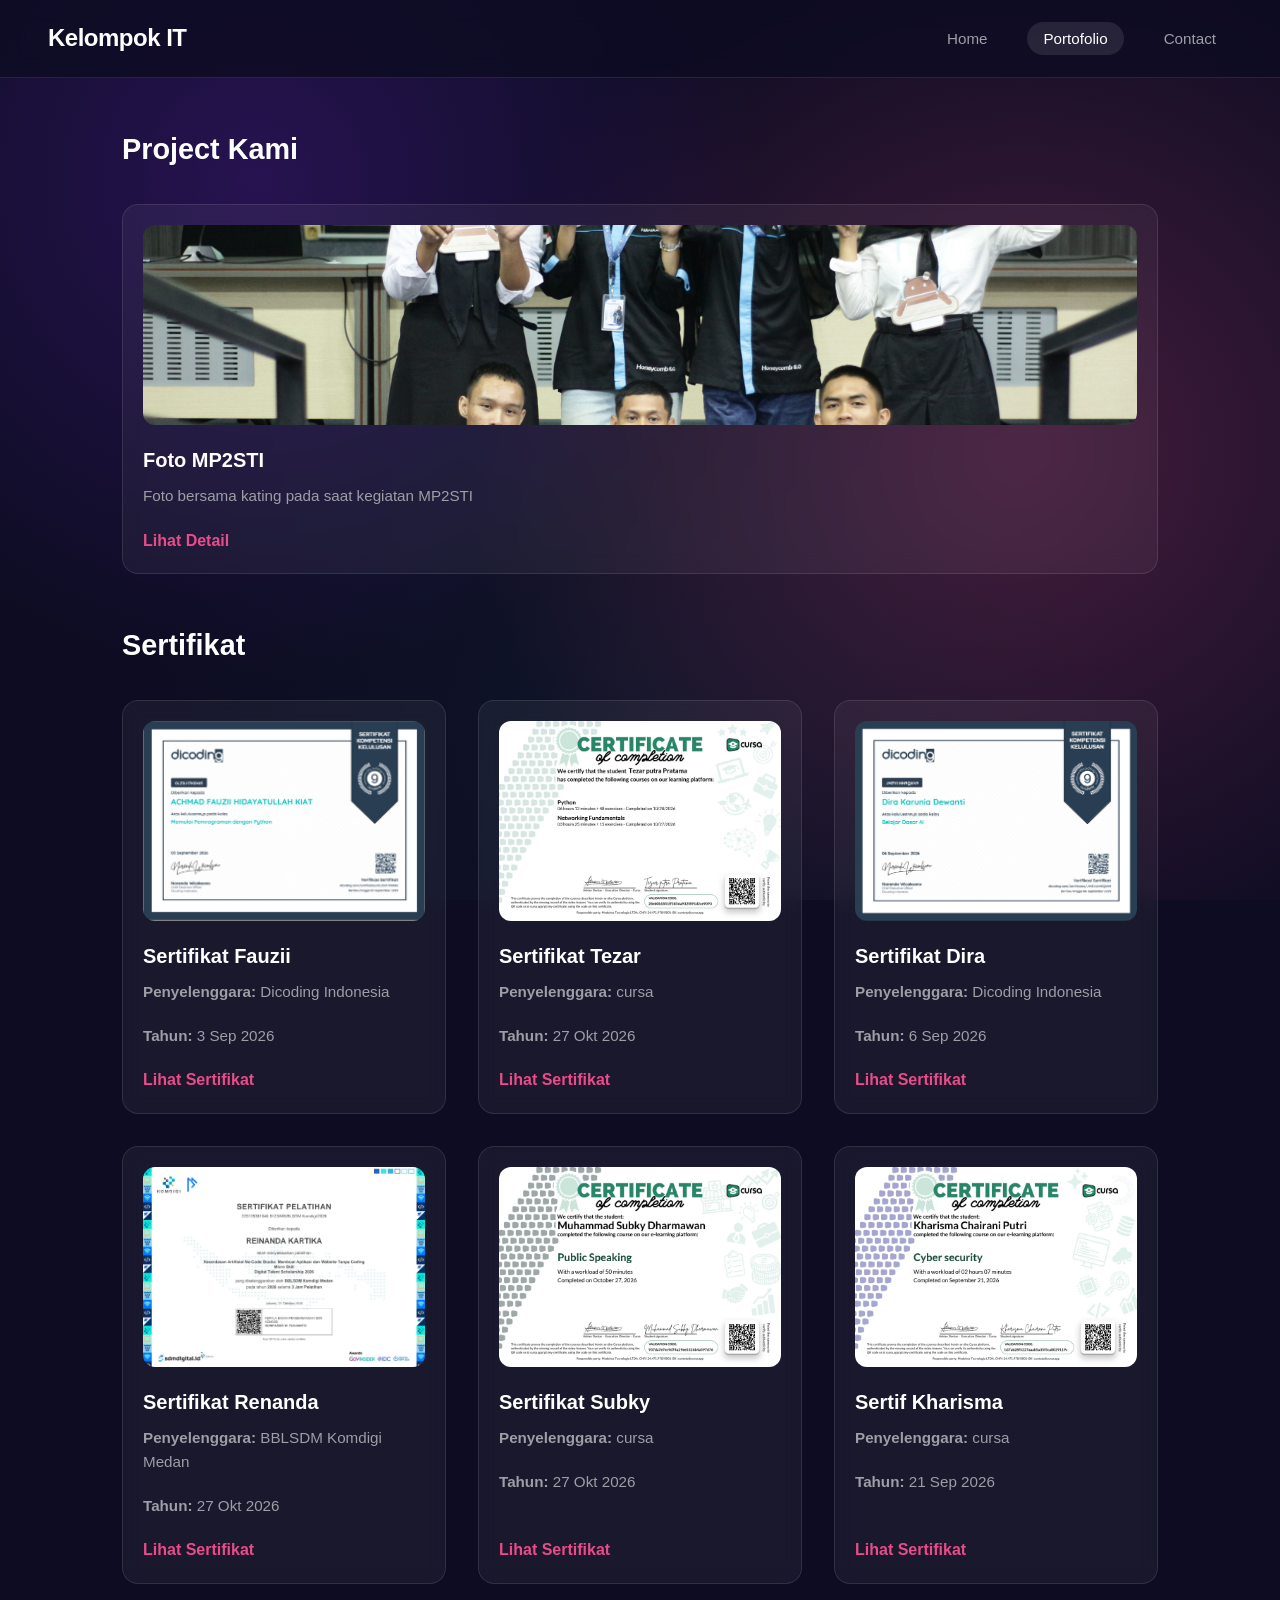
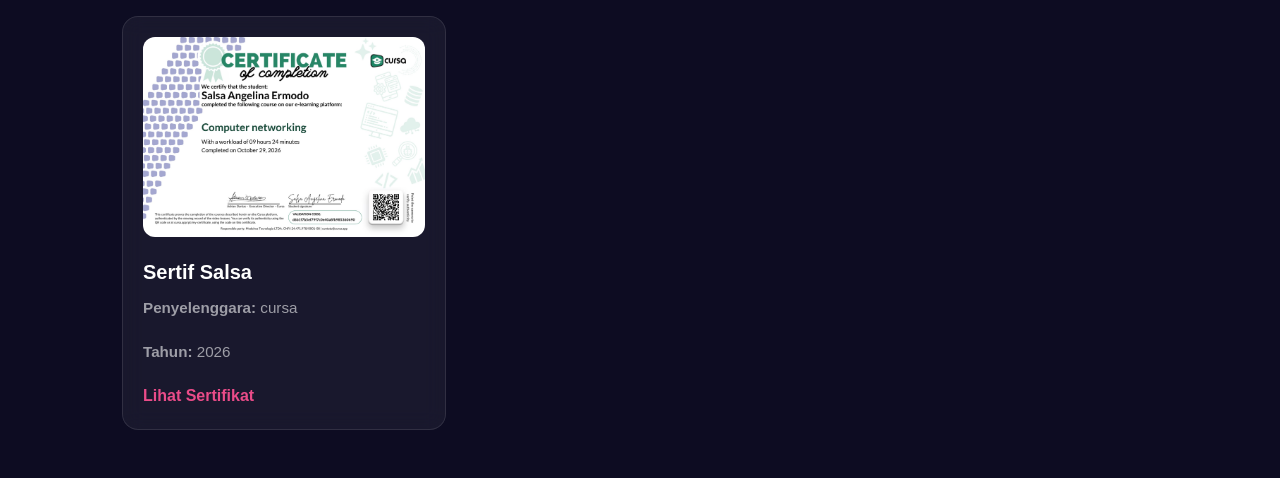
==== portofolio.html @ 0b2389f0 "sertif salsa" ====
<!DOCTYPE html>
<html lang="id">
<head>
    <meta charset="UTF-8">
    <meta name="viewport" content="width=device-width, initial-scale=1.0">
    <title>Portfolio & Sertifikat</title>
    <link rel="stylesheet" href="style.css">
</head>
<body>

    <!-- NAVBAR -->
    <nav class="navbar">
        <div class="logo">Kelompok IT</div>
        <ul class="nav-links">
            <li><a href="index.html">Home</a></li>
            <li><a href="portofolio.html" class="active">Portofolio</a></li>
            <li><a href="contact.html">Contact</a></li>
        </ul>
    </nav>

    <!-- SEKSI PORTFOLIO / PROJECT -->
    <section class="container">
        <h2>Project Kami</h2>
        <div class="card-grid">
            
            <!-- CARA MENAMBAHKAN PROJECT: -->
            <!-- Copy dari <div class="card"> sampai </div> di bawah ini, lalu paste di bawahnya. -->
            <!-- Ganti gambar, judul, deskripsi, dan link sesuai kebutuhan. -->
            <div class="card">
                <img src="gambar/foto mpp1.JPG" alt="Gambar Project 1">
                <h3>Foto MP2STI</h3>
                <p>Foto bersama kating pada saat kegiatan MP2STI</p>
                <a href="gambar/foto mpp1.JPG" class="card-link certificate-link" data-title="Foto Bersama">Lihat Detail</a>
            </div>

           
            <!-- SELESAI CARD PROJECT -->

        </div>
    </section>

    <!-- SEKSI SERTIFIKAT -->
    <section class="container">
        <h2>Sertifikat</h2>
        <div class="card-grid">

            <!-- CARA MENAMBAHKAN SERTIFIKAT: -->
            <!-- Copy dari <div class="card"> sampai </div> di bawah ini, lalu paste di bawahnya. -->
            <!-- Ganti gambar, nama sertifikat, penyelenggara, tahun, dan link bukti sertifikat. -->
            <div class="card">
                <img src="gambar/Sertif Fauzii.png" alt="Gambar Sertifikat 1">
                <h3>Sertifikat Fauzii</h3>
                <p><strong>Penyelenggara:</strong> Dicoding Indonesia</p>
                <p><strong>Tahun:</strong> 3 Sep 2026</p>
                <a href="gambar/Sertif Fauzii.png" class="card-link certificate-link" data-title="Sertifikat Mulai Pemrograman dengan">Lihat Sertifikat</a>
            </div>

            <div class="card">
                <img src="gambar/sertif_tezar.jpg" alt="Gambar Sertifikat 2">
                <h3>Sertifikat Tezar</h3>
                <p><strong>Penyelenggara:</strong> cursa</p>
                <p><strong>Tahun:</strong> 27 Okt 2026</p>
                <a href="gambar/sertif_tezar.jpg" class="card-link certificate-link" data-title="Learning Python & Networking">Lihat Sertifikat</a>
            </div>

             <div class="card">
                <img src="gambar/sertif dira.png" alt="Gambar Sertifikat 2">
                <h3>Sertifikat Dira</h3>
                <p><strong>Penyelenggara:</strong> Dicoding Indonesia</p>
                <p><strong>Tahun:</strong> 6 Sep 2026</p>
                <a href="gambar/sertif dira.png" class="card-link certificate-link" data-title="Belajar Dasar Menegenai AI">Lihat Sertifikat</a>
            </div>

             <div class="card">
                <img src="gambar/sertif renanda.jpg" alt="Gambar Sertifikat 2">
                <h3>Sertifikat Renanda</h3>
                <p><strong>Penyelenggara:</strong> BBLSDM Komdigi Medan</p>
                <p><strong>Tahun:</strong> 27 Okt 2026</p>
                <a href="gambar/sertif renanda.jpg" class="card-link certificate-link" data-title="Membuat Aplikasi Tanpa coding">Lihat Sertifikat</a>
            </div>

             <div class="card">
                <img src="gambar/sertif subky.jpg" alt="Gambar Sertifikat 2">
                <h3>Sertifikat Subky</h3>
                <p><strong>Penyelenggara:</strong> cursa</p>
                <p><strong>Tahun:</strong> 27 Okt 2026</p>
                <a href="gambar/sertif subky.jpg" class="card-link certificate-link" data-title="Public Speaking">Lihat Sertifikat</a>
            </div>

             <div class="card">
                <img src="gambar/sertif kharisma.jpg" alt="Gambar Sertifikat 2">
                <h3>Sertif Kharisma</h3>
                <p><strong>Penyelenggara:</strong> cursa</p>
                <p><strong>Tahun:</strong> 21 Sep 2026</p>
                <a href="gambar/sertif kharisma.jpg" class="card-link certificate-link" data-title="Cyber Security">Lihat Sertifikat</a>
            </div>

             <div class="card">
                <img src="gambar/sertif salsa.jpg" alt="Gambar Sertifikat 2">
                <h3>Sertif Salsa</h3>
                <p><strong>Penyelenggara:</strong> cursa</p>
                <p><strong>Tahun:</strong> 2026</p>
                <a href="gambar/sertif salsa.jpg" class="card-link certificate-link" data-title="Computer Networking">Lihat Sertifikat</a>
            </div>
            <!-- SELESAI CARD SERTIFIKAT -->

        </div>
    </section>

    <div class="certificate-modal" id="certificate-modal" role="dialog" aria-modal="true" aria-labelledby="certificate-modal-title" hidden>
        <div class="certificate-modal-content">
            <button class="modal-close" type="button" aria-label="Tutup">&times;</button>
            <h2 id="certificate-modal-title"></h2>
            <img id="certificate-modal-image" src="" alt="Isi sertifikat">
        </div>
    </div>

    <script src="script.js"></script>
</body>
</html>
---- style.css ----
/* --- RESET & VARIABLES --- */
:root {
    --primary-color: #ea4c89; /* Warna pink khas Dribbble */
    --primary-hover: #e13b7b;
    --bg-dark: #0d0c22;       /* Warna background gelap khas Dribbble */
    --card-bg: rgba(255, 255, 255, 0.05); /* Effect glassmorphism */
    --card-border: rgba(255, 255, 255, 0.1);
    --text-white: #ffffff;
    --text-muted: #9e9ea7;
    --radius-pill: 999px;
    --radius-card: 16px;
}

* {
    margin: 0;
    padding: 0;
    box-sizing: border-box;
    font-family: 'Haas Grot Text R Web', 'Helvetica Neue', Helvetica, Arial, sans-serif;
}

body {
    background-color: var(--bg-dark);
    /* Gradient mesh seperti hero banner Dribbble */
    background-image: 
        radial-gradient(circle at 20% 20%, rgba(76, 29, 149, 0.4) 0%, transparent 40%),
        radial-gradient(circle at 80% 50%, rgba(234, 76, 137, 0.25) 0%, transparent 50%),
        radial-gradient(circle at 50% 80%, rgba(15, 23, 42, 0.8) 0%, transparent 50%);
    background-attachment: fixed;
    color: var(--text-white);
    line-height: 1.6;
    min-height: 100vh;
}

/* --- NAVBAR --- */
.navbar {
    display: flex;
    justify-content: space-between;
    align-items: center;
    background-color: rgba(13, 12, 34, 0.8);
    backdrop-filter: blur(12px);
    padding: 1.2rem 3rem;
    position: sticky;
    top: 0;
    z-index: 100;
    border-bottom: 1px solid var(--card-border);
}

.logo {
    font-size: 1.5rem;
    font-weight: 700;
    color: var(--text-white);
    letter-spacing: -0.5px;
}

.nav-links {
    display: flex;
    list-style: none;
    gap: 1.5rem;
}

.nav-links a {
    text-decoration: none;
    color: var(--text-muted);
    font-weight: 500;
    font-size: 0.95rem;
    padding: 0.5rem 1rem;
    border-radius: var(--radius-pill);
    transition: all 0.2s ease;
}

.nav-links a.active, 
.nav-links a:hover {
    color: var(--text-white);
    background-color: rgba(255, 255, 255, 0.1);
}

/* --- HERO SECTION --- */
.hero {
    display: flex;
    justify-content: space-between;
    align-items: center;
    padding: 6rem 2rem;
    max-width: 1100px;
    margin: 0 auto;
}

.hero-text {
    flex: 1;
    padding-right: 3rem;
}

.hero-text h1 {
    font-size: 3rem;
    line-height: 1.15;
    margin-bottom: 1.2rem;
    color: var(--text-white);
    font-weight: 700;
}

.hero-text p {
    font-size: 1.15rem;
    margin-bottom: 2rem;
    color: var(--text-muted);
}

.btn {
    display: inline-block;
    padding: 0.85rem 1.8rem;
    background-color: var(--primary-color);
    color: #ffffff;
    text-decoration: none;
    border-radius: var(--radius-pill);
    font-weight: 600;
    box-shadow: 0 4px 14px rgba(234, 76, 137, 0.4);
    transition: all 0.2s ease;
}

.btn:hover {
    background-color: var(--primary-hover);
    transform: translateY(-2px);
    box-shadow: 0 6px 20px rgba(234, 76, 137, 0.6);
}

.hero-image {
    flex: 1;
    text-align: center;
}

.hero-image img {
    max-width: 100%;
    height: auto;
    border-radius: var(--radius-card);
    border: 1px solid var(--card-border);
    box-shadow: 0 20px 40px rgba(0, 0, 0, 0.5);
}

/* --- CONTAINER & CARDS --- */
.container {
    max-width: 1100px;
    margin: 3rem auto;
    padding: 0 2rem;
}

.container h2 {
    margin-bottom: 2rem;
    font-size: 1.8rem;
    color: var(--text-white);
    font-weight: 700;
}

/* DESKTOP LAYOUT (Horizontal Grid) */
.card-grid {
    display: grid;
    grid-template-columns: repeat(auto-fit, minmax(300px, 1fr));
    gap: 2rem;
}

.card {
    background: var(--card-bg);
    backdrop-filter: blur(10px);
    border: 1px solid var(--card-border);
    border-radius: var(--radius-card);
    padding: 1.25rem;
    display: flex;
    flex-direction: column;
    justify-content: space-between;
    transition: all 0.3s ease;
}

.card:hover {
    transform: translateY(-6px);
    border-color: rgba(234, 76, 137, 0.5);
    box-shadow: 0 12px 30px rgba(0, 0, 0, 0.4);
}

.card img {
    width: 100%;
    height: 200px;
    object-fit: cover;
    border-radius: calc(var(--radius-card) - 4px);
    margin-bottom: 1.2rem;
}

.card h3 {
    margin-bottom: 0.5rem;
    font-size: 1.25rem;
    color: var(--text-white);
}

.card p {
    font-size: 0.95rem;
    color: var(--text-muted);
    margin-bottom: 1.2rem;
}

.card-link {
    display: inline-block;
    margin-top: auto;
    color: var(--primary-color);
    text-decoration: none;
    font-weight: 600;
    transition: color 0.2s ease;
}

.card-link:hover {
    color: #ff76a8;
}

.modal-open {
    overflow: hidden;
}

.certificate-modal {
    position: fixed;
    inset: 0;
    z-index: 200;
    display: grid;
    place-items: center;
    padding: 1.5rem;
    background: rgba(0, 0, 0, 0.82);
}

.certificate-modal[hidden] {
    display: none;
}

.certificate-modal-content {
    position: relative;
    width: min(900px, 100%);
    max-height: 95vh;
    overflow: auto;
    padding: 2.5rem 1.5rem 1.5rem;
    background: #17152f;
    border: 1px solid var(--card-border);
    border-radius: var(--radius-card);
    text-align: center;
}

.certificate-modal-content h2 {
    margin-bottom: 1rem;
    font-size: 1.4rem;
}

.certificate-modal-content img {
    display: block;
    width: 100%;
    height: auto;
    max-height: 75vh;
    object-fit: contain;
}

.modal-close {
    position: absolute;
    top: 0.5rem;
    right: 0.8rem;
    border: 0;
    background: transparent;
    color: var(--text-white);
    font-size: 2rem;
    line-height: 1;
    cursor: pointer;
}

.modal-close:hover {
    color: var(--primary-color);
}

.social-links {
    margin-top: 1.2rem;
    display: flex;
    gap: 0.8rem;
    border-top: 1px solid var(--card-border);
    padding-top: 1rem;
}

.social-links a {
    color: var(--text-muted);
    text-decoration: none;
    font-size: 0.85rem;
    padding: 0.4rem 0.8rem;
    border-radius: var(--radius-pill);
    background: rgba(255, 255, 255, 0.05);
    transition: all 0.2s ease;
}

.social-links a:hover {
    color: var(--text-white);
    background: var(--primary-color);
}

/* --- MOBILE RESPONSIVE --- */
@media screen and (max-width: 768px) {
    .navbar {
        padding: 1rem 1.5rem;
        flex-direction: column;
        align-items: flex-start;
        gap: 1rem;
    }

    .nav-links {
        width: 100%;
        gap: 0.5rem;
        justify-content: flex-start;
    }

    .hero {
        flex-direction: column;
        text-align: center;
        padding: 3rem 1.5rem;
    }

    .hero-text {
        padding-right: 0;
        margin-bottom: 2.5rem;
    }

    .hero-text h1 {
        font-size: 2.2rem;
    }

    .card-grid {
        grid-template-columns: 1fr;
    }
}
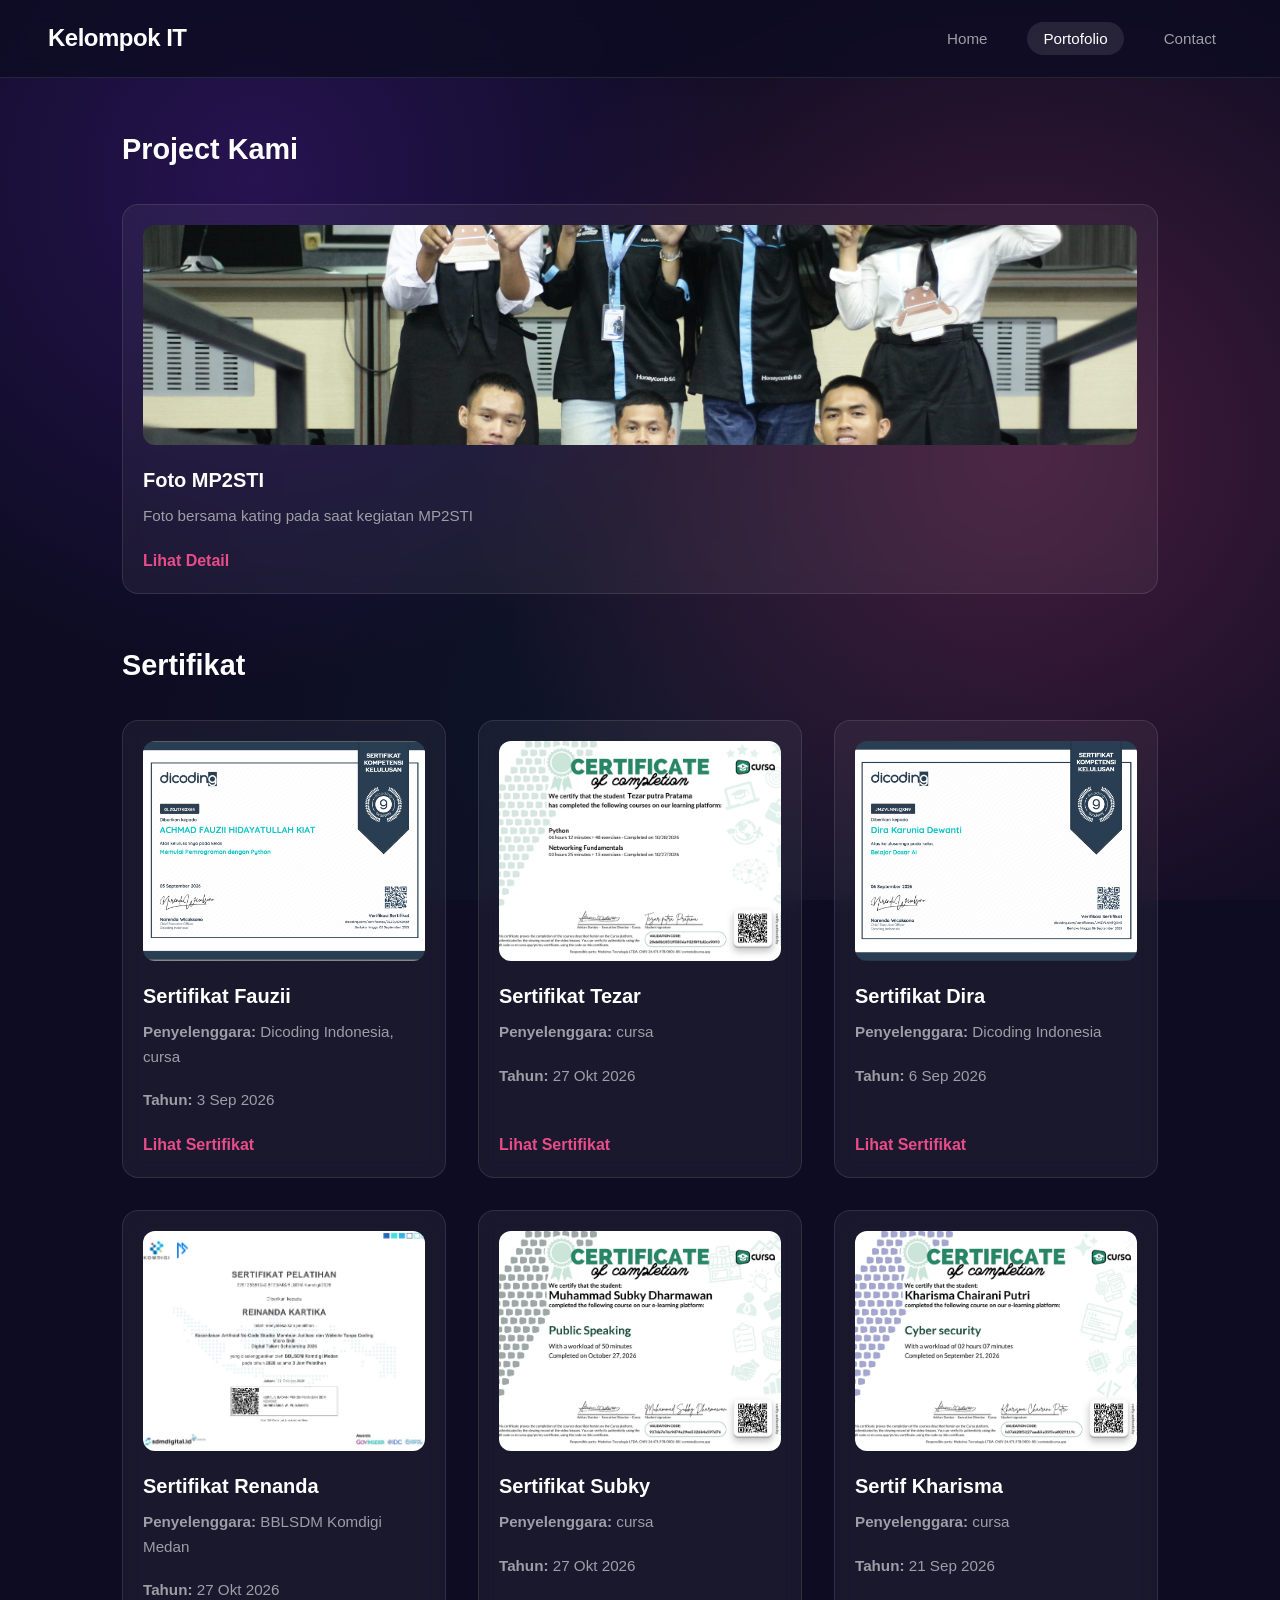
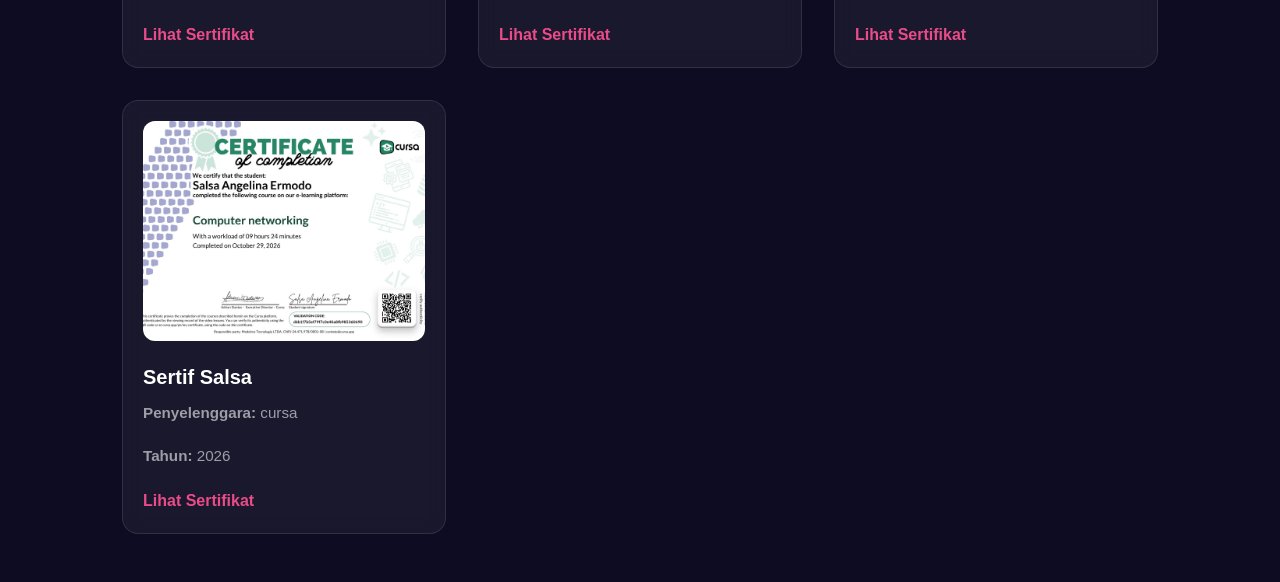
==== commit 3a51ab14: "rombak total" ====
--- a/portofolio.html
+++ b/portofolio.html
@@ -27,12 +27,12 @@
             <!-- Copy dari <div class="card"> sampai </div> di bawah ini, lalu paste di bawahnya. -->
             <!-- Ganti gambar, judul, deskripsi, dan link sesuai kebutuhan. -->
             <div class="card">
-                <img src="gambar/foto mpp1.JPG" alt="Gambar Project 1">
+                <img src="gambar/foto mpp1.JPG" alt="Foto MP2STI">
                 <h3>Foto MP2STI</h3>
                 <p>Foto bersama kating pada saat kegiatan MP2STI</p>
-                <a href="gambar/foto mpp1.JPG" class="card-link certificate-link" data-title="Foto Bersama">Lihat Detail</a>
+                <!-- Tambahkan class single-lightbox-link atau gunakan fungsi khusus -->
+                <a href="#" class="card-link single-link" data-img="gambar/foto mpp1.JPG" data-title="Foto MP2STI">Lihat Detail</a>
             </div>
-
            
             <!-- SELESAI CARD PROJECT -->
 
@@ -50,9 +50,13 @@
             <div class="card">
                 <img src="gambar/Sertif Fauzii.png" alt="Gambar Sertifikat 1">
                 <h3>Sertifikat Fauzii</h3>
-                <p><strong>Penyelenggara:</strong> Dicoding Indonesia</p>
+                <p><strong>Penyelenggara:</strong> Dicoding Indonesia, cursa</p>
                 <p><strong>Tahun:</strong> 3 Sep 2026</p>
-                <a href="gambar/Sertif Fauzii.png" class="card-link certificate-link" data-title="Sertifikat Mulai Pemrograman dengan">Lihat Sertifikat</a>
+                <a href="#" class="card-link certificate-link" 
+                    data-title="Kumpulan Sertifikat Achmad Fauzii" 
+                    data-certificates="gambar/Sertif Fauzii.png, gambar/fauzii2.png, gambar/fauzii3.png, gambar/fauzii4.png, gambar/fauzii5.png, gambar/fauzii6.png">
+                    Lihat Sertifikat
+                </a>
             </div>
 
             <div class="card">
@@ -107,14 +111,29 @@
         </div>
     </section>
 
-    <div class="certificate-modal" id="certificate-modal" role="dialog" aria-modal="true" aria-labelledby="certificate-modal-title" hidden>
-        <div class="certificate-modal-content">
-            <button class="modal-close" type="button" aria-label="Tutup">&times;</button>
-            <h2 id="certificate-modal-title"></h2>
-            <img id="certificate-modal-image" src="" alt="Isi sertifikat">
+    <script src="script.js"></script>
+
+    <div id="certificateModal" class="modal">
+        <div class="modal-content">
+            <span class="close-btn">&times;</span>
+            <h2 id="modalTitle">Judul Sertifikat</h2>
+            
+            <div class="modal-body-slider">
+                <!-- Tombol Navigasi Kiri -->
+                <button id="prevBtn" class="slider-btn">&#10094;</button>
+                
+                <!-- Tempat Gambar Sertifikat Berganti -->
+                <div class="image-container">
+                    <img id="modalImage" src="" alt="Sertifikat">
+                </div>
+                
+                <!-- Tombol Navigasi Kanan -->
+                <button id="nextBtn" class="slider-btn">&#10095;</button>
+            </div>
+            
+            <!-- Indikator Urutan Sertifikat (Contoh: 1 dari 6) -->
+            <p id="imageCounter" style="text-align: center; margin-top: 10px; color: #aaa;"></p>
         </div>
     </div>
-
-    <script src="script.js"></script>
 </body>
 </html>
--- a/style.css
+++ b/style.css
@@ -175,7 +175,7 @@
 
 .card img {
     width: 100%;
-    height: 200px;
+    height: 220px;
     object-fit: cover;
     border-radius: calc(var(--radius-card) - 4px);
     margin-bottom: 1.2rem;
@@ -321,4 +321,81 @@
     .card-grid {
         grid-template-columns: 1fr;
     }
+}
+
+.modal {
+    display: none;
+    position: fixed;
+    z-index: 1000;
+    left: 0;
+    top: 0;
+    width: 100%;
+    height: 100%;
+    background-color: rgba(0, 0, 0, 0.85);
+    backdrop-filter: blur(5px);
+}
+
+.modal-content {
+    background-color: #1a1a2e;
+    margin: 5% auto;
+    padding: 25px;
+    border-radius: 12px;
+    width: 90%;
+    max-width: 750px;
+    color: #fff;
+    position: relative;
+    box-shadow: 0 8px 25px rgba(0,0,0,0.6);
+}
+
+.modal-content h2 {
+    text-align: center;
+    margin-bottom: 20px;
+    font-size: 1.4rem;
+}
+
+.close-btn {
+    color: #aaa;
+    position: absolute;
+    right: 20px;
+    top: 15px;
+    font-size: 32px;
+    font-weight: bold;
+    cursor: pointer;
+    transition: color 0.2s;
+}
+
+.close-btn:hover {
+    color: #ff4d4d;
+}
+
+.modal-body-slider {
+    display: flex;
+    align-items: center;
+    justify-content: center;
+    position: relative;
+    gap: 15px;
+}
+
+.image-container img {
+    max-width: 100%;
+    max-height: 65vh;
+    border-radius: 8px;
+    display: block;
+    margin: 0 auto;
+    object-fit: contain;
+}
+
+.slider-btn {
+    background-color: rgba(0, 0, 0, 0.6);
+    color: white;
+    border: none;
+    font-size: 22px;
+    padding: 10px 14px;
+    cursor: pointer;
+    border-radius: 50%;
+    transition: background 0.3s;
+}
+
+.slider-btn:hover {
+    background-color: rgba(255, 255, 255, 0.3);
 }
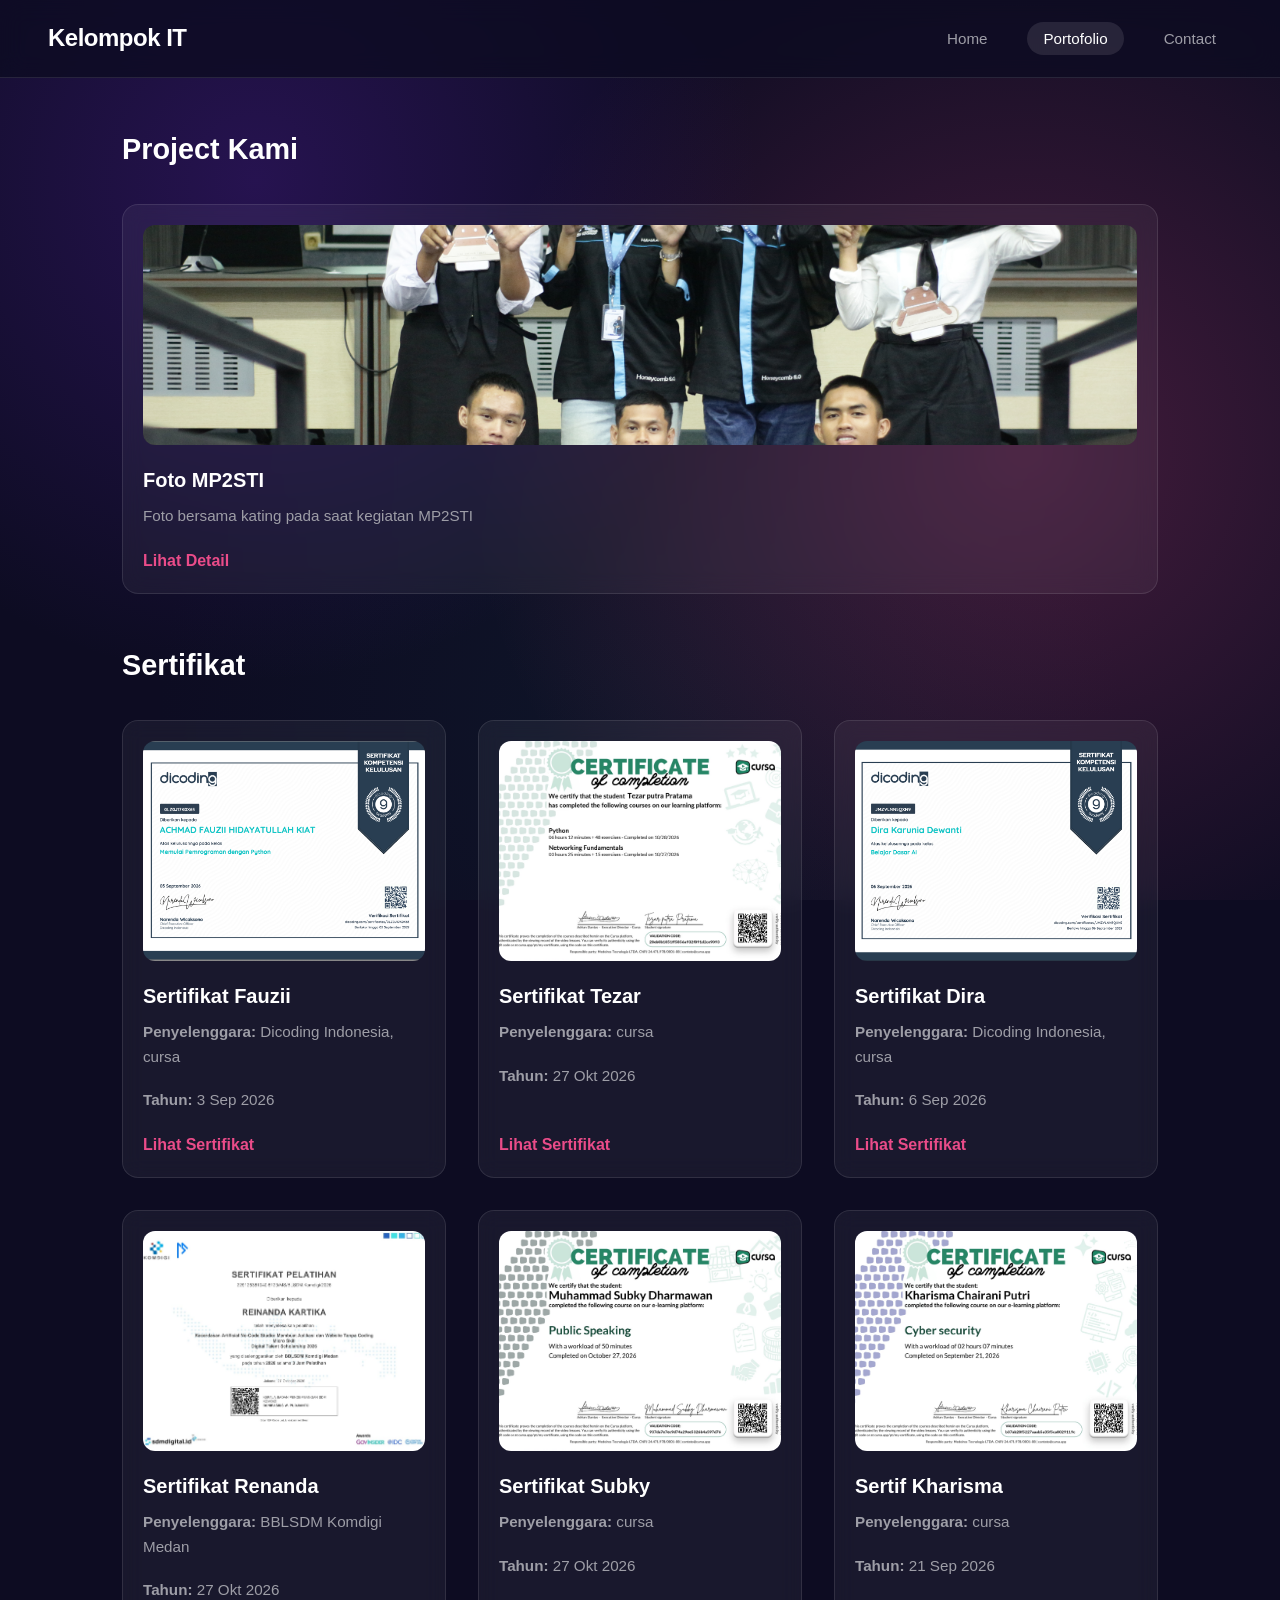
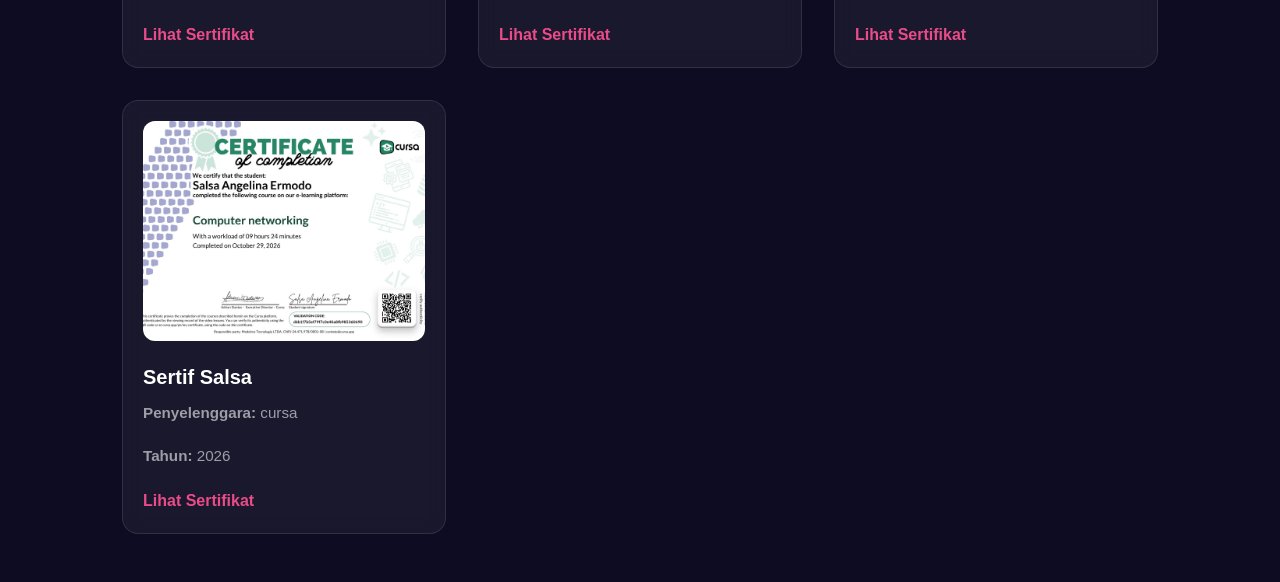
==== commit 1d618f72: "yes" ====
--- a/portofolio.html
+++ b/portofolio.html
@@ -64,15 +64,23 @@
                 <h3>Sertifikat Tezar</h3>
                 <p><strong>Penyelenggara:</strong> cursa</p>
                 <p><strong>Tahun:</strong> 27 Okt 2026</p>
-                <a href="gambar/sertif_tezar.jpg" class="card-link certificate-link" data-title="Learning Python & Networking">Lihat Sertifikat</a>
+                <a href="#" class="card-link certificate-link" 
+                    data-title="Kumpulan Sertifikat Achmad Fauzii" 
+                    data-certificates="gambar/Sertif Fauzii.png, gambar/fauzii2.png, gambar/fauzii3.png, gambar/fauzii4.png, gambar/fauzii5.png, gambar/fauzii6.png">
+                    Lihat Sertifikat
+                </a>
             </div>
 
              <div class="card">
                 <img src="gambar/sertif dira.png" alt="Gambar Sertifikat 2">
                 <h3>Sertifikat Dira</h3>
-                <p><strong>Penyelenggara:</strong> Dicoding Indonesia</p>
+                <p><strong>Penyelenggara:</strong> Dicoding Indonesia, cursa</p>
                 <p><strong>Tahun:</strong> 6 Sep 2026</p>
-                <a href="gambar/sertif dira.png" class="card-link certificate-link" data-title="Belajar Dasar Menegenai AI">Lihat Sertifikat</a>
+                <a href="#" class="card-link certificate-link" 
+                    data-title="Kumpulan Sertifikat Achmad Fauzii" 
+                    data-certificates="gambar/Sertif Dira.png, gambar/dira2.jpeg, gambar/dira3.jpeg, gambar/dira4.jpeg, gambar/dira5.jpeg, gambar/dira6.jpeg">
+                    Lihat Sertifikat
+                </a>
             </div>
 
              <div class="card">
@@ -80,7 +88,11 @@
                 <h3>Sertifikat Renanda</h3>
                 <p><strong>Penyelenggara:</strong> BBLSDM Komdigi Medan</p>
                 <p><strong>Tahun:</strong> 27 Okt 2026</p>
-                <a href="gambar/sertif renanda.jpg" class="card-link certificate-link" data-title="Membuat Aplikasi Tanpa coding">Lihat Sertifikat</a>
+                <a href="#" class="card-link certificate-link" 
+                    data-title="Kumpulan Sertifikat Achmad Fauzii" 
+                    data-certificates="gambar/Sertif Fauzii.png, gambar/fauzii2.png, gambar/fauzii3.png, gambar/fauzii4.png, gambar/fauzii5.png, gambar/fauzii6.png">
+                    Lihat Sertifikat
+                </a>
             </div>
 
              <div class="card">
@@ -88,7 +100,11 @@
                 <h3>Sertifikat Subky</h3>
                 <p><strong>Penyelenggara:</strong> cursa</p>
                 <p><strong>Tahun:</strong> 27 Okt 2026</p>
-                <a href="gambar/sertif subky.jpg" class="card-link certificate-link" data-title="Public Speaking">Lihat Sertifikat</a>
+                <a href="#" class="card-link certificate-link" 
+                    data-title="Kumpulan Sertifikat Achmad Fauzii" 
+                    data-certificates="gambar/Sertif Fauzii.png, gambar/fauzii2.png, gambar/fauzii3.png, gambar/fauzii4.png, gambar/fauzii5.png, gambar/fauzii6.png">
+                    Lihat Sertifikat
+                </a>
             </div>
 
              <div class="card">
@@ -96,7 +112,11 @@
                 <h3>Sertif Kharisma</h3>
                 <p><strong>Penyelenggara:</strong> cursa</p>
                 <p><strong>Tahun:</strong> 21 Sep 2026</p>
-                <a href="gambar/sertif kharisma.jpg" class="card-link certificate-link" data-title="Cyber Security">Lihat Sertifikat</a>
+                <a href="#" class="card-link certificate-link" 
+                    data-title="Kumpulan Sertifikat Achmad Fauzii" 
+                    data-certificates="gambar/Sertif Fauzii.png, gambar/fauzii2.png, gambar/fauzii3.png, gambar/fauzii4.png, gambar/fauzii5.png, gambar/fauzii6.png">
+                    Lihat Sertifikat
+                </a>
             </div>
 
              <div class="card">
@@ -104,7 +124,11 @@
                 <h3>Sertif Salsa</h3>
                 <p><strong>Penyelenggara:</strong> cursa</p>
                 <p><strong>Tahun:</strong> 2026</p>
-                <a href="gambar/sertif salsa.jpg" class="card-link certificate-link" data-title="Computer Networking">Lihat Sertifikat</a>
+                <a href="#" class="card-link certificate-link" 
+                    data-title="Kumpulan Sertifikat Achmad Fauzii" 
+                    data-certificates="gambar/Sertif Fauzii.png, gambar/fauzii2.png, gambar/fauzii3.png, gambar/fauzii4.png, gambar/fauzii5.png, gambar/fauzii6.png">
+                    Lihat Sertifikat
+                </a>
             </div>
             <!-- SELESAI CARD SERTIFIKAT -->
 
